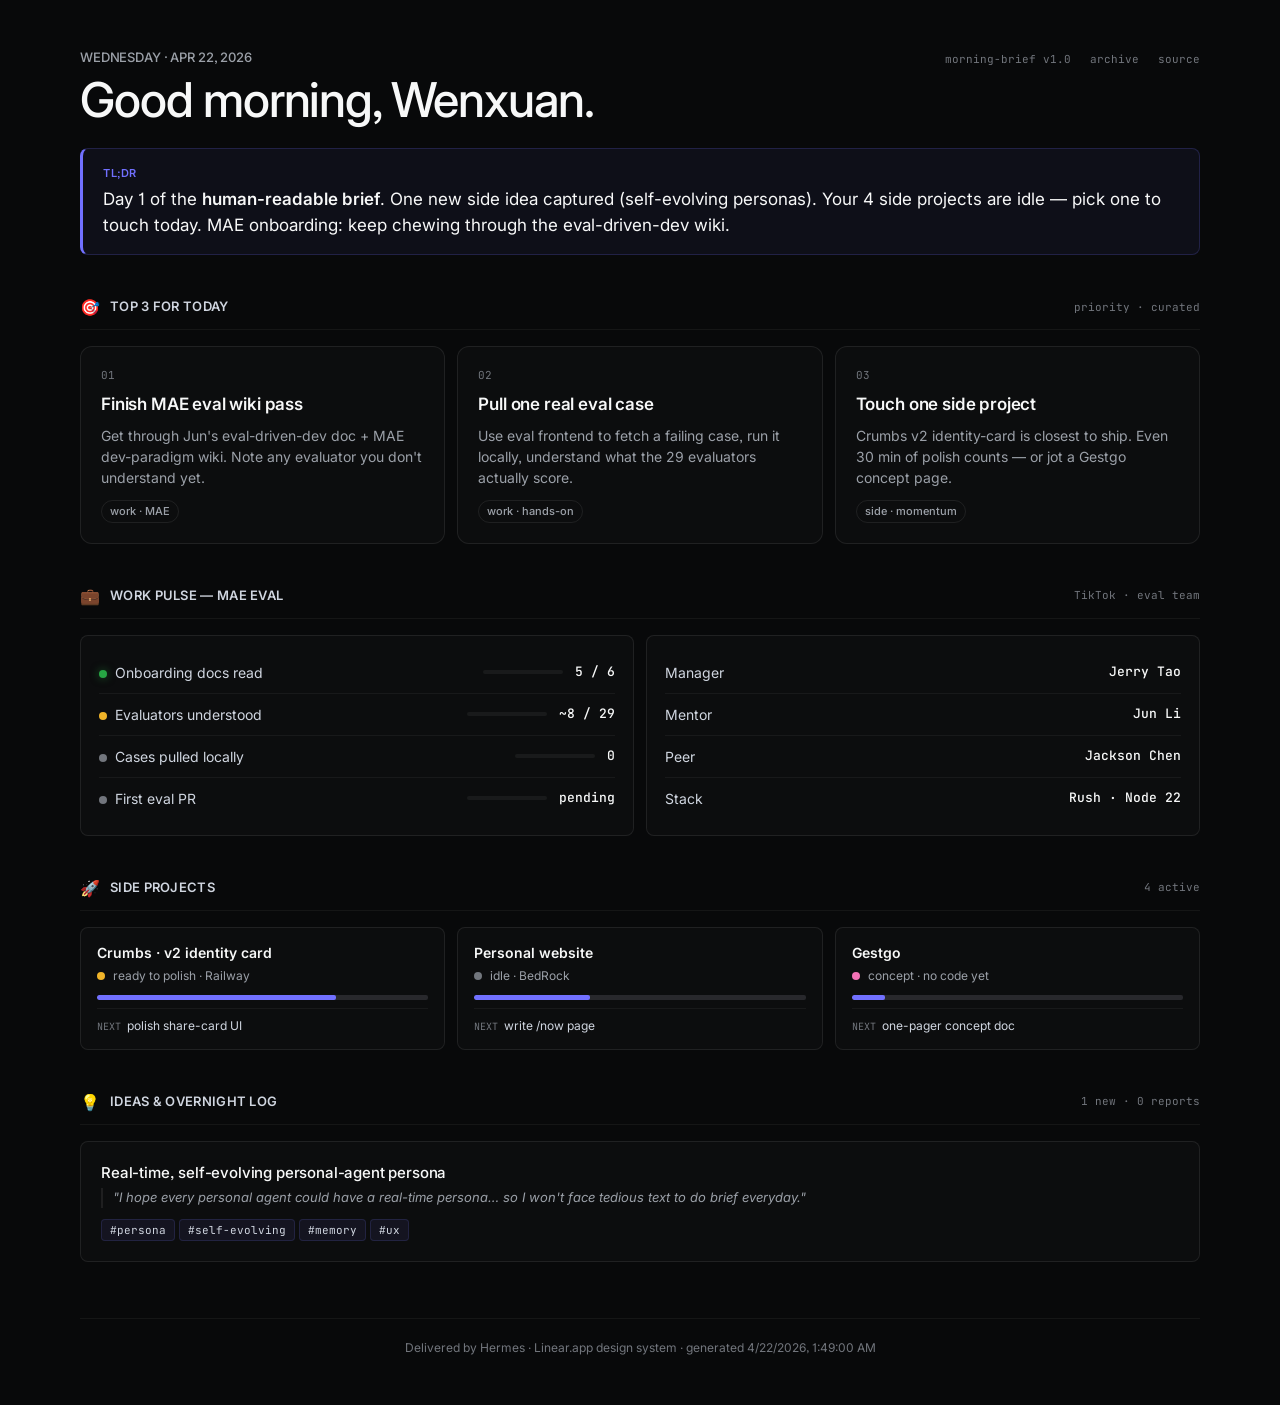
==== index.html @ a748dc1f "init: data-driven morning brief dashboard v1" ====
<!DOCTYPE html>
<html lang="en">
<head>
<meta charset="UTF-8">
<meta name="viewport" content="width=device-width, initial-scale=1.0">
<title>Morning Brief</title>
<meta name="theme-color" content="#08090a">
<link rel="icon" href="data:image/svg+xml,%3Csvg xmlns='http://www.w3.org/2000/svg' viewBox='0 0 100 100'%3E%3Ctext y='.9em' font-size='90'%3E🌅%3C/text%3E%3C/svg%3E">
<link href="https://fonts.googleapis.com/css2?family=Inter:wght@300;400;500;600&family=JetBrains+Mono:wght@400;500&display=swap" rel="stylesheet">
<link rel="stylesheet" href="./assets/style.css">
</head>
<body>
<div class="container">
  <div id="root"><div class="loading">loading latest brief…</div></div>
</div>
<script src="./assets/render.js"></script>
</body>
</html>
---- assets/style.css ----
:root {
  --bg: #08090a;
  --panel: #0f1011;
  --surface: #191a1b;
  --surface-hi: #28282c;
  --text: #f7f8f8;
  --text-2: #d0d6e0;
  --text-3: #9ba0a8;
  --text-4: #72767d;
  --accent: #7170ff;
  --accent-bg: #5e6ad2;
  --border: rgba(255,255,255,0.08);
  --border-subtle: rgba(255,255,255,0.05);
  --green: #27a644;
  --amber: #f0b429;
  --rose: #f472b6;
  --emerald: #10b981;
}
* { box-sizing: border-box; margin: 0; padding: 0; }
html, body { background: var(--bg); color: var(--text); }
body {
  font-family: 'Inter', system-ui, -apple-system, 'Segoe UI', Roboto, sans-serif;
  font-feature-settings: "cv01", "ss03";
  font-weight: 400;
  line-height: 1.5;
  padding: 48px 32px;
  min-height: 100vh;
}
.container { max-width: 1120px; margin: 0 auto; }
.mono, code { font-family: 'JetBrains Mono', ui-monospace, SFMono-Regular, Menlo, Monaco, Consolas, monospace; }

/* Header */
.header { display: flex; justify-content: space-between; align-items: flex-end; margin-bottom: 8px; flex-wrap: wrap; gap: 12px; }
.date-line { font-size: 13px; font-weight: 510; color: var(--text-3); letter-spacing: -0.13px; text-transform: uppercase; }
.stamp { font-size: 11px; color: var(--text-4); font-family: 'JetBrains Mono', monospace; }
.stamp a { color: var(--text-4); text-decoration: none; margin-left: 12px; }
.stamp a:hover { color: var(--accent); }
h1 {
  font-size: 48px; font-weight: 510; line-height: 1.0;
  letter-spacing: -1.056px; color: var(--text);
  margin: 8px 0 24px 0;
}

/* TL;DR */
.tldr {
  background: rgba(113,112,255,0.06);
  border: 1px solid rgba(113,112,255,0.2);
  border-left: 3px solid var(--accent);
  padding: 16px 20px;
  border-radius: 8px;
  margin-bottom: 40px;
}
.tldr-label { font-size: 11px; font-weight: 590; color: var(--accent); letter-spacing: 0.5px; text-transform: uppercase; margin-bottom: 6px; }
.tldr-text { font-size: 17px; font-weight: 400; line-height: 1.5; color: var(--text); }
.tldr-text strong { font-weight: 590; }

/* Sections */
.section { margin-bottom: 40px; }
.section-head {
  display: flex; align-items: center; gap: 10px;
  margin-bottom: 16px;
  padding-bottom: 10px;
  border-bottom: 1px solid var(--border-subtle);
}
.section-icon { font-size: 16px; }
.section-title {
  font-size: 13px; font-weight: 590;
  color: var(--text-2);
  letter-spacing: 0.3px;
  text-transform: uppercase;
}
.section-meta { margin-left: auto; font-size: 11px; color: var(--text-4); font-family: 'JetBrains Mono', monospace; }

/* Focus cards (top 3) */
.focus-grid { display: grid; grid-template-columns: repeat(3, 1fr); gap: 12px; }
.focus-card {
  background: rgba(255,255,255,0.02);
  border: 1px solid var(--border);
  border-radius: 12px;
  padding: 20px;
  transition: background 0.2s;
}
.focus-card:hover { background: rgba(255,255,255,0.04); }
.focus-num { font-family: 'JetBrains Mono', monospace; font-size: 11px; color: var(--text-4); margin-bottom: 8px; }
.focus-title { font-size: 17px; font-weight: 590; letter-spacing: -0.165px; color: var(--text); margin-bottom: 8px; }
.focus-desc { font-size: 14px; color: var(--text-3); line-height: 1.5; }
.focus-tag {
  display: inline-block; margin-top: 12px;
  font-size: 11px; font-weight: 510;
  padding: 2px 8px;
  border-radius: 9999px;
  border: 1px solid var(--border);
  color: var(--text-3);
}

/* Pulse */
.pulse-grid { display: grid; grid-template-columns: 1fr 1fr; gap: 12px; }
.pulse-card {
  background: rgba(255,255,255,0.02);
  border: 1px solid var(--border);
  border-radius: 8px;
  padding: 16px 18px;
}
.pulse-row {
  display: grid; grid-template-columns: 1fr 80px auto; align-items: center; gap: 12px;
  padding: 10px 0;
  border-bottom: 1px solid var(--border-subtle);
  font-size: 14px;
}
.pulse-row.simple { grid-template-columns: 1fr auto; }
.pulse-row:last-child { border-bottom: none; }
.pulse-label { color: var(--text-2); }
.pulse-value { color: var(--text); font-weight: 510; font-family: 'JetBrains Mono', monospace; font-size: 13px; text-align: right; }
.mini-bar { height: 4px; width: 80px; background: var(--surface); border-radius: 2px; overflow: hidden; }
.mini-bar-fill { height: 100%; border-radius: 2px; }
.mini-bar-fill.green { background: var(--green); }
.mini-bar-fill.amber { background: var(--amber); }
.mini-bar-fill.gray { background: var(--text-4); }
.mini-bar-fill.accent { background: var(--accent); }

.dot { display: inline-block; width: 8px; height: 8px; border-radius: 50%; margin-right: 8px; vertical-align: middle; }
.dot.green { background: var(--green); box-shadow: 0 0 8px rgba(39,166,68,0.5); }
.dot.amber { background: var(--amber); }
.dot.gray { background: var(--text-4); }
.dot.rose { background: var(--rose); }
.dot.accent { background: var(--accent); }

/* Projects */
.proj-grid { display: grid; grid-template-columns: repeat(3, 1fr); gap: 12px; }
.proj-tile {
  background: rgba(255,255,255,0.02);
  border: 1px solid var(--border);
  border-radius: 8px;
  padding: 14px 16px;
}
.proj-name { font-size: 14px; font-weight: 590; color: var(--text); margin-bottom: 4px; }
.proj-status { font-size: 12px; color: var(--text-3); margin-bottom: 10px; }
.proj-bar { height: 5px; background: var(--surface-hi); border-radius: 2px; overflow: hidden; }
.proj-bar-fill { height: 100%; background: var(--accent); border-radius: 2px; }
.proj-next { font-size: 12px; color: var(--text-2); margin-top: 8px; padding-top: 8px; border-top: 1px solid var(--border-subtle); }
.proj-next-label { color: var(--text-4); font-family: 'JetBrains Mono', monospace; font-size: 10px; text-transform: uppercase; margin-right: 6px; }

/* Ideas */
.ideas-card {
  background: rgba(255,255,255,0.02);
  border: 1px solid var(--border);
  border-radius: 8px;
  padding: 4px 20px;
}
.idea-item { padding: 16px 0; border-bottom: 1px solid var(--border-subtle); }
.idea-item:last-child { border-bottom: none; }
.idea-title { font-size: 15px; font-weight: 510; color: var(--text); letter-spacing: -0.165px; }
.idea-quote { font-size: 13px; color: var(--text-3); margin-top: 4px; font-style: italic; border-left: 2px solid var(--border); padding-left: 10px; }
.idea-tags { margin-top: 8px; }
.tag {
  display: inline-block; font-size: 11px; color: var(--text-2);
  background: rgba(113,112,255,0.08); padding: 2px 8px;
  border-radius: 4px; margin-right: 4px;
  border: 1px solid rgba(113,112,255,0.15);
  font-family: 'JetBrains Mono', monospace;
}

/* Markdown-style block (fallback) */
.md-block { font-size: 14px; color: var(--text-2); line-height: 1.6; }
.md-block ul { margin-left: 20px; margin-top: 6px; }
.md-block li { margin: 4px 0; }
.md-block strong { color: var(--text); font-weight: 590; }
.md-block a { color: var(--accent); text-decoration: none; }

/* Footer & loading */
.footer { margin-top: 56px; padding-top: 20px; border-top: 1px solid var(--border-subtle); font-size: 12px; color: var(--text-4); text-align: center; }
.footer a { color: var(--accent); text-decoration: none; margin: 0 6px; }
.loading, .error { text-align: center; padding: 120px 20px; color: var(--text-3); font-family: 'JetBrains Mono', monospace; }
.error { color: var(--rose); }

/* Archive page */
.archive-list { display: flex; flex-direction: column; gap: 8px; }
.archive-item {
  display: grid; grid-template-columns: 140px 1fr auto; gap: 16px; align-items: center;
  background: rgba(255,255,255,0.02);
  border: 1px solid var(--border);
  border-radius: 8px;
  padding: 14px 18px;
  text-decoration: none; color: var(--text-2);
  transition: background 0.15s, border-color 0.15s;
}
.archive-item:hover { background: rgba(113,112,255,0.06); border-color: rgba(113,112,255,0.3); }
.archive-date { font-family: 'JetBrains Mono', monospace; font-size: 12px; color: var(--text-3); }
.archive-tldr { font-size: 14px; color: var(--text); }
.archive-arrow { color: var(--text-4); font-size: 14px; }

@media (max-width: 720px) {
  body { padding: 24px 16px; }
  h1 { font-size: 32px; letter-spacing: -0.704px; }
  .focus-grid, .pulse-grid, .proj-grid { grid-template-columns: 1fr; }
  .archive-item { grid-template-columns: 1fr; gap: 4px; }
}
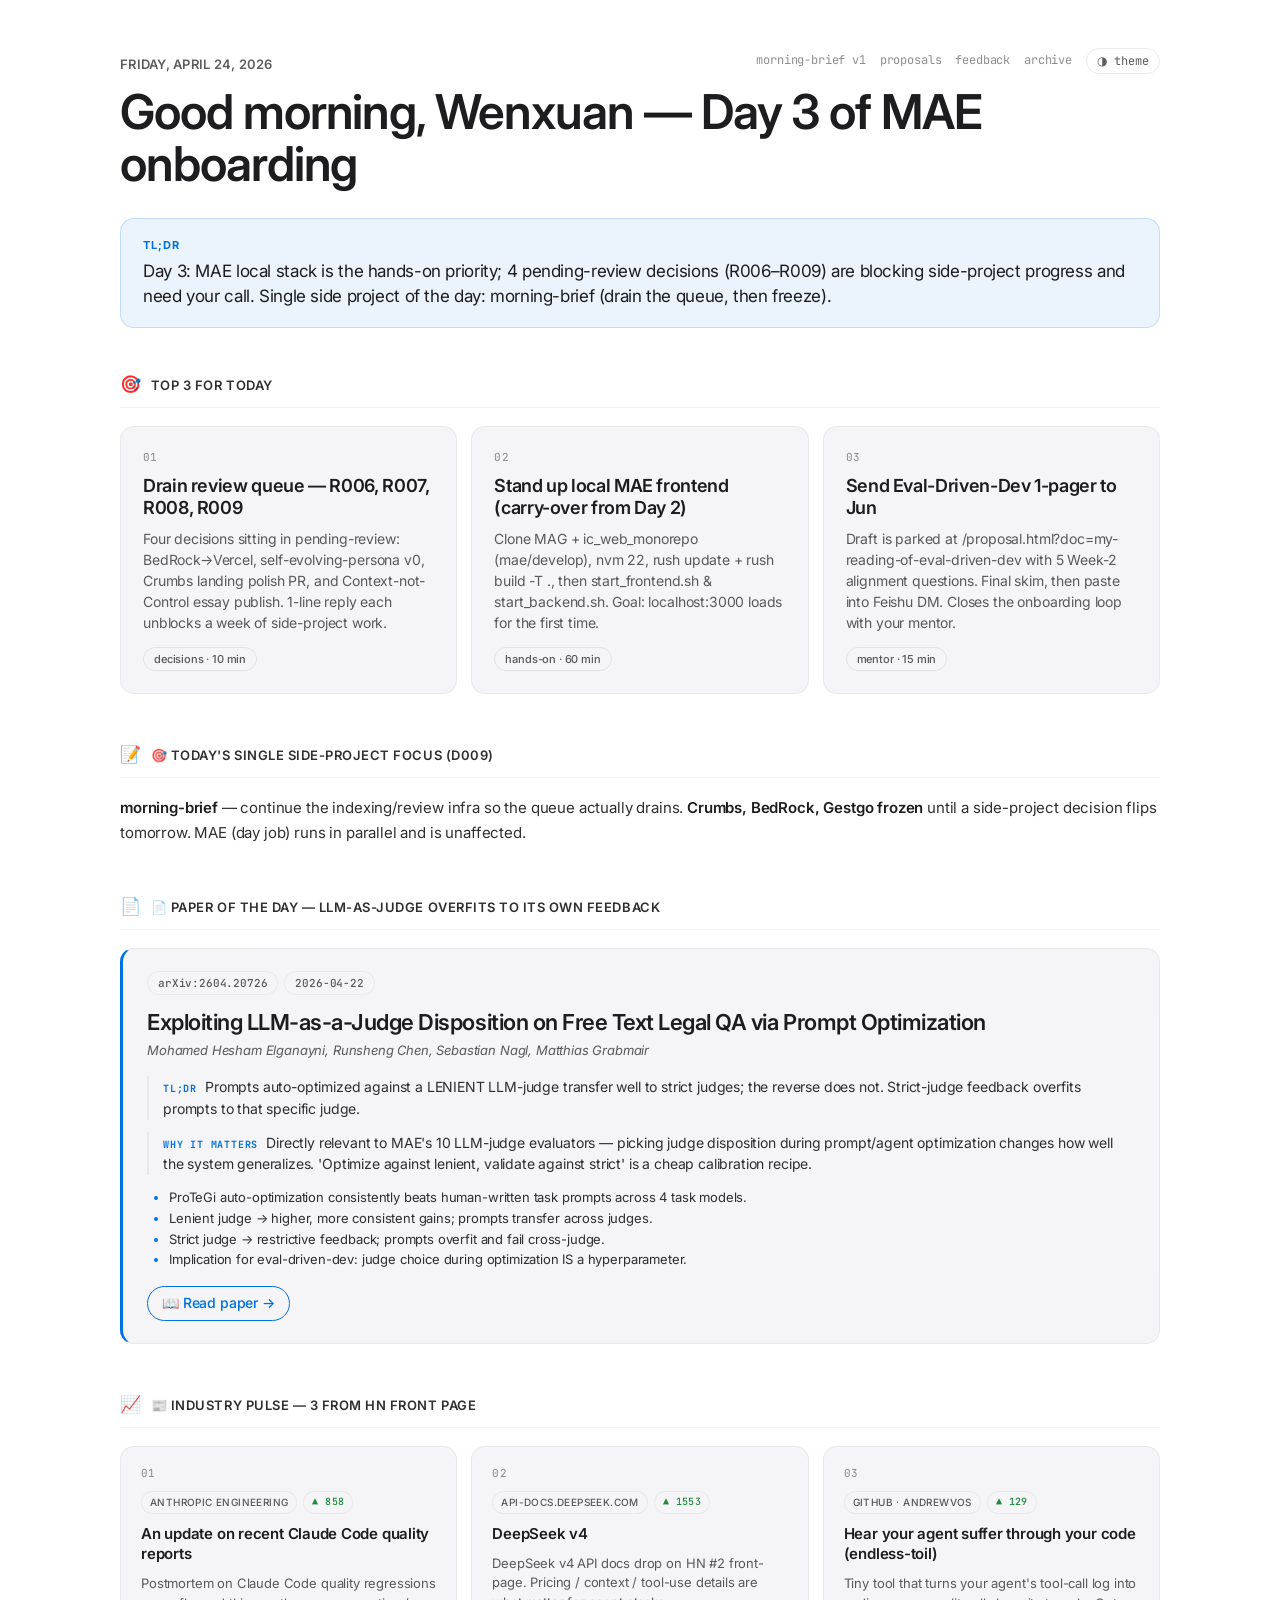
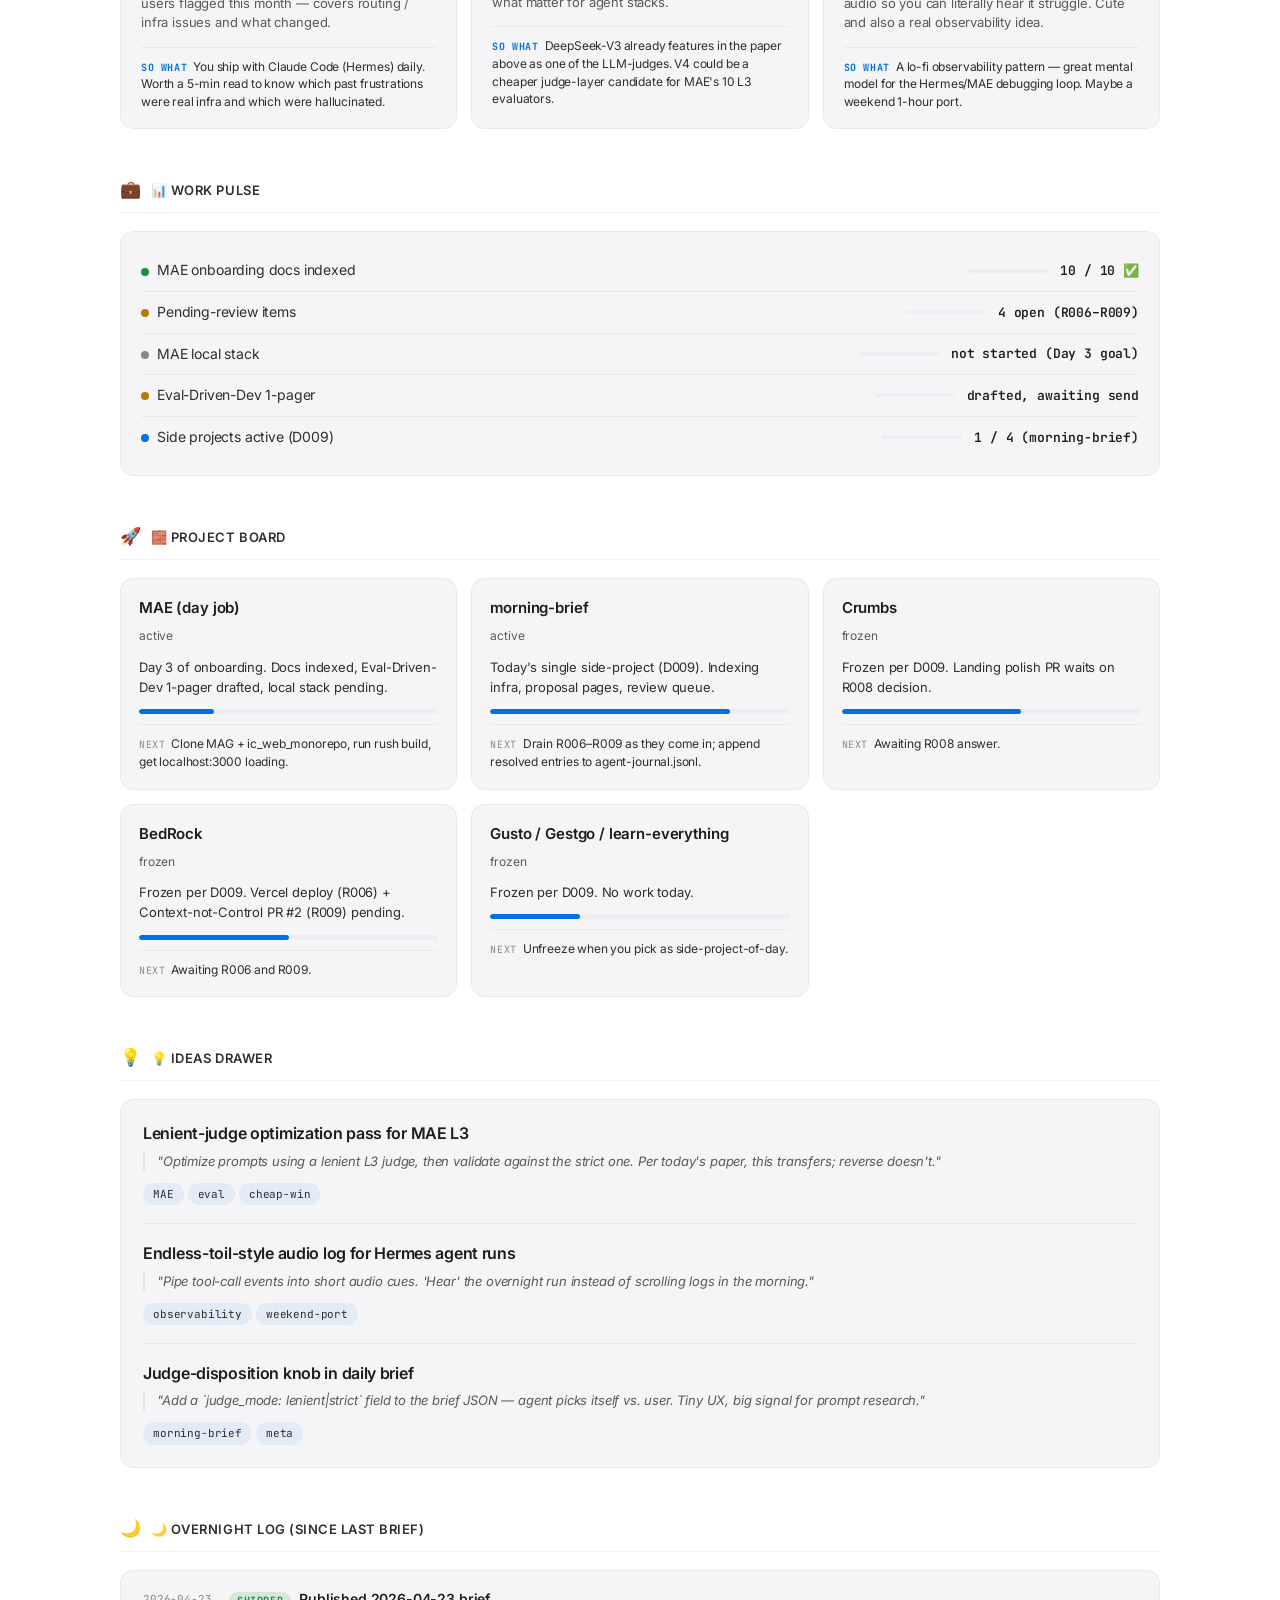
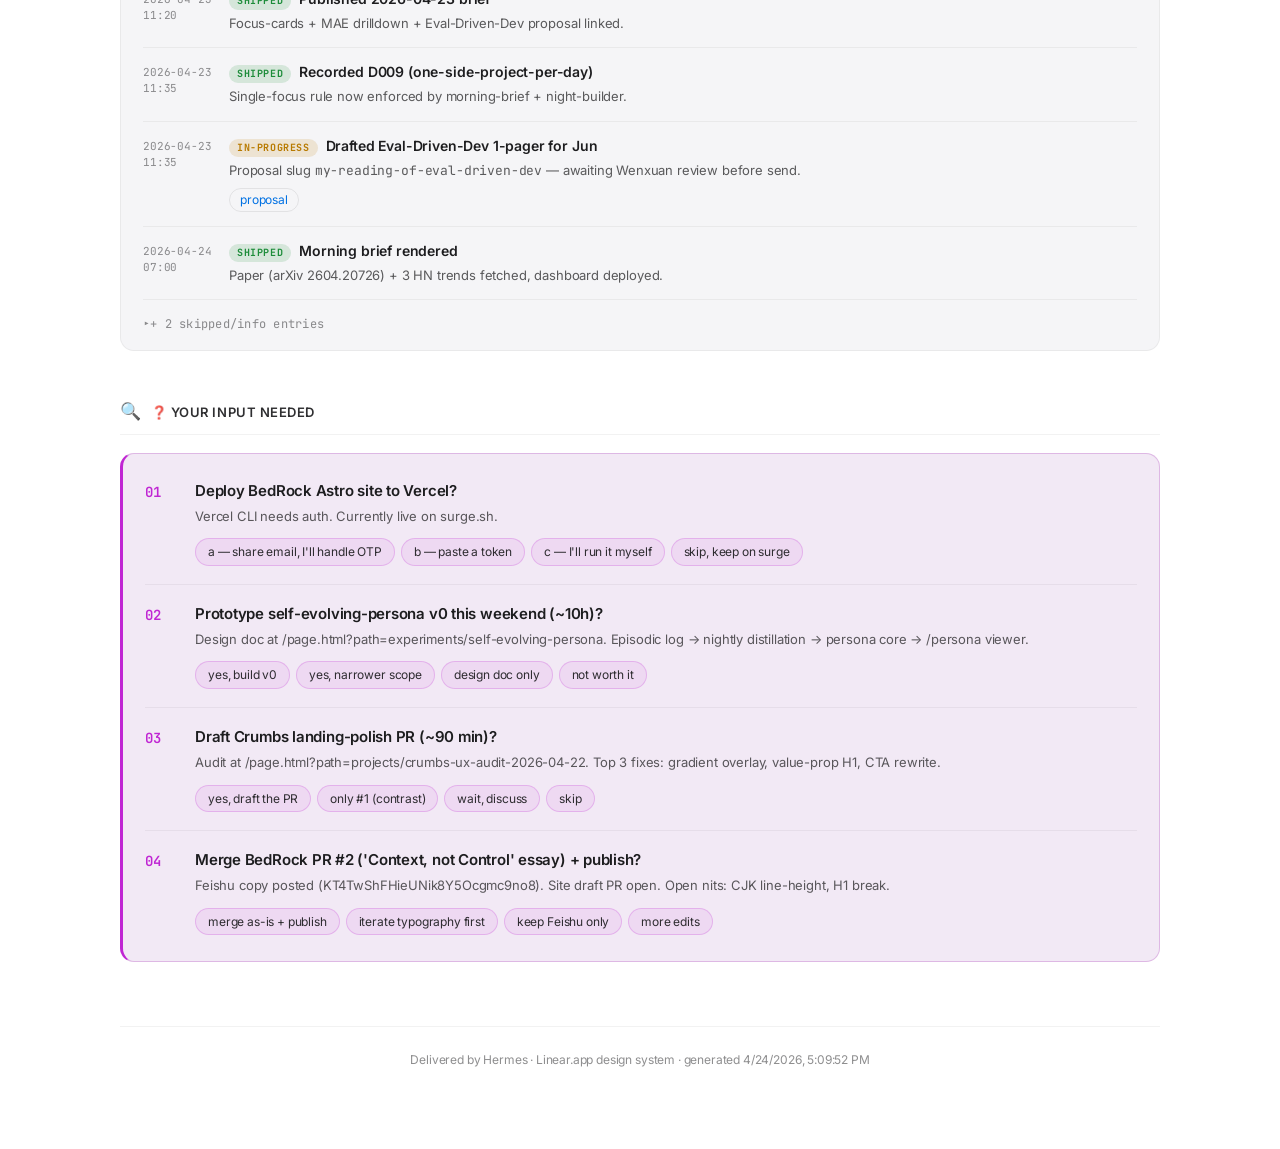
==== commit c56dde1b: "render: fix pulse-grid empty + project-tiles missing name/desc + log link key (l.url||l.href); add O" ====
--- a/index.html
+++ b/index.html
@@ -3,8 +3,13 @@
 <head>
 <meta charset="UTF-8">
 <meta name="viewport" content="width=device-width, initial-scale=1.0">
+<meta name="description" content="Wenxuan's daily morning brief — Top 3 focus, paper of the day, industry pulse, project board, and pending decisions. Self-updating dashboard.">
+<meta property="og:title" content="Morning Brief — Wenxuan">
+<meta property="og:description" content="Daily Top-3 focus, paper of the day, HN pulse, project board, pending review queue.">
+<meta property="og:type" content="website">
+<meta property="og:url" content="https://taylorblue123.github.io/morning-brief/">
+<meta name="theme-color" content="#0d0e10">
 <title>Morning Brief</title>
-<meta name="theme-color" content="#08090a">
 <link rel="icon" href="data:image/svg+xml,%3Csvg xmlns='http://www.w3.org/2000/svg' viewBox='0 0 100 100'%3E%3Ctext y='.9em' font-size='90'%3E🌅%3C/text%3E%3C/svg%3E">
 <link href="https://fonts.googleapis.com/css2?family=Inter:wght@300;400;500;600&family=JetBrains+Mono:wght@400;500&display=swap" rel="stylesheet">
 <link rel="stylesheet" href="./assets/style.css">
--- a/assets/style.css
+++ b/assets/style.css
@@ -1,105 +1,183 @@
+/* ============================================================
+   Morning Brief v3 — Apple-inspired design system
+   Light-first; dark variants via [data-theme="dark"] / prefers-color-scheme
+   ============================================================ */
+
 :root {
-  --bg: #08090a;
-  --panel: #0f1011;
-  --surface: #191a1b;
-  --surface-hi: #28282c;
-  --text: #f7f8f8;
-  --text-2: #d0d6e0;
-  --text-3: #9ba0a8;
-  --text-4: #72767d;
-  --accent: #7170ff;
-  --accent-bg: #5e6ad2;
-  --border: rgba(255,255,255,0.08);
-  --border-subtle: rgba(255,255,255,0.05);
-  --green: #27a644;
-  --amber: #f0b429;
-  --rose: #f472b6;
+  /* Light (default) */
+  --bg: #ffffff;
+  --bg-alt: #f5f5f7;
+  --panel: #ffffff;
+  --surface: #f5f5f7;
+  --surface-hi: #ededf2;
+  --text: #1d1d1f;
+  --text-2: rgba(29,29,31,0.92);
+  --text-3: rgba(29,29,31,0.72);
+  --text-4: rgba(29,29,31,0.50);
+  --accent: #0071e3;        /* Apple blue */
+  --accent-hover: #0077ed;
+  --accent-soft: rgba(0,113,227,0.08);
+  --border: rgba(0,0,0,0.08);
+  --border-subtle: rgba(0,0,0,0.05);
+  --green: #1d8c3a;
+  --amber: #b87a00;
+  --rose: #c026d3;
   --emerald: #10b981;
-}
+  --shadow-card: 0 1px 2px rgba(0,0,0,0.04), 0 8px 24px rgba(0,0,0,0.06);
+  --shadow-hero: 0 4px 40px rgba(0,0,0,0.08);
+  --radius-pill: 980px;
+  --radius-card: 14px;
+  --radius-small: 8px;
+
+  --font-body: -apple-system, BlinkMacSystemFont, 'SF Pro Text', 'Inter', system-ui, 'Segoe UI', Roboto, sans-serif;
+  --font-display: -apple-system, BlinkMacSystemFont, 'SF Pro Display', 'Inter', system-ui, sans-serif;
+  --font-mono: ui-monospace, 'SF Mono', 'JetBrains Mono', Menlo, Monaco, Consolas, monospace;
+}
+
+[data-theme="dark"] {
+  --bg: #000000;
+  --bg-alt: #101012;
+  --panel: #0f0f11;
+  --surface: #17171a;
+  --surface-hi: #24242a;
+  --text: #f5f5f7;
+  --text-2: rgba(245,245,247,0.86);
+  --text-3: rgba(245,245,247,0.60);
+  --text-4: rgba(245,245,247,0.40);
+  --accent: #2997ff;
+  --accent-hover: #5cb0ff;
+  --accent-soft: rgba(41,151,255,0.12);
+  --border: rgba(255,255,255,0.10);
+  --border-subtle: rgba(255,255,255,0.06);
+  --green: #30d158;
+  --amber: #ffd60a;
+  --rose: #ff375f;
+  --emerald: #30d158;
+  --shadow-card: 0 1px 2px rgba(0,0,0,0.30), 0 8px 32px rgba(0,0,0,0.40);
+  --shadow-hero: 0 4px 60px rgba(0,0,0,0.60);
+}
+
+@media (prefers-color-scheme: dark) {
+  :root:not([data-theme="light"]) {
+    --bg: #000000;
+    --bg-alt: #101012;
+    --panel: #0f0f11;
+    --surface: #17171a;
+    --surface-hi: #24242a;
+    --text: #f5f5f7;
+    --text-2: rgba(245,245,247,0.86);
+    --text-3: rgba(245,245,247,0.60);
+    --text-4: rgba(245,245,247,0.40);
+    --accent: #2997ff;
+    --accent-hover: #5cb0ff;
+    --accent-soft: rgba(41,151,255,0.12);
+    --border: rgba(255,255,255,0.10);
+    --border-subtle: rgba(255,255,255,0.06);
+    --green: #30d158;
+    --amber: #ffd60a;
+    --rose: #ff375f;
+    --emerald: #30d158;
+    --shadow-card: 0 1px 2px rgba(0,0,0,0.30), 0 8px 32px rgba(0,0,0,0.40);
+    --shadow-hero: 0 4px 60px rgba(0,0,0,0.60);
+  }
+}
+
 * { box-sizing: border-box; margin: 0; padding: 0; }
 html, body { background: var(--bg); color: var(--text); }
 body {
-  font-family: 'Inter', system-ui, -apple-system, 'Segoe UI', Roboto, sans-serif;
-  font-feature-settings: "cv01", "ss03";
+  font-family: var(--font-body);
   font-weight: 400;
-  line-height: 1.5;
-  padding: 48px 32px;
+  line-height: 1.47;
+  letter-spacing: -0.01em;
+  padding: 48px 32px 80px;
   min-height: 100vh;
-}
-.container { max-width: 1120px; margin: 0 auto; }
-.mono, code { font-family: 'JetBrains Mono', ui-monospace, SFMono-Regular, Menlo, Monaco, Consolas, monospace; }
-
-/* Header */
-.header { display: flex; justify-content: space-between; align-items: flex-end; margin-bottom: 8px; flex-wrap: wrap; gap: 12px; }
-.date-line { font-size: 13px; font-weight: 510; color: var(--text-3); letter-spacing: -0.13px; text-transform: uppercase; }
-.stamp { font-size: 11px; color: var(--text-4); font-family: 'JetBrains Mono', monospace; }
-.stamp a { color: var(--text-4); text-decoration: none; margin-left: 12px; }
+  -webkit-font-smoothing: antialiased;
+  -moz-osx-font-smoothing: grayscale;
+  transition: background 0.3s ease, color 0.3s ease;
+}
+.container { max-width: 1040px; margin: 0 auto; }
+.mono, code { font-family: var(--font-mono); }
+
+/* ---------- Header ---------- */
+.header { display: flex; justify-content: space-between; align-items: flex-end; margin-bottom: 12px; flex-wrap: wrap; gap: 12px; }
+.date-line { font-size: 13px; font-weight: 590; color: var(--text-3); letter-spacing: 0.02em; text-transform: uppercase; }
+.stamp { font-size: 12px; color: var(--text-4); font-family: var(--font-mono); display: flex; align-items: center; gap: 14px; }
+.stamp a { color: var(--text-4); text-decoration: none; transition: color 0.15s; }
 .stamp a:hover { color: var(--accent); }
+.theme-toggle {
+  background: none; border: 1px solid var(--border);
+  color: var(--text-3); font-family: var(--font-mono); font-size: 12px;
+  padding: 4px 10px; border-radius: var(--radius-pill);
+  cursor: pointer; transition: all 0.15s;
+}
+.theme-toggle:hover { color: var(--accent); border-color: var(--accent); }
+
 h1 {
-  font-size: 48px; font-weight: 510; line-height: 1.0;
-  letter-spacing: -1.056px; color: var(--text);
-  margin: 8px 0 24px 0;
-}
-
-/* TL;DR */
+  font-family: var(--font-display);
+  font-size: 48px; font-weight: 600; line-height: 1.08;
+  letter-spacing: -0.022em; color: var(--text);
+  margin: 8px 0 28px 0;
+}
+
+/* ---------- TL;DR ---------- */
 .tldr {
-  background: rgba(113,112,255,0.06);
-  border: 1px solid rgba(113,112,255,0.2);
-  border-left: 3px solid var(--accent);
-  padding: 16px 20px;
-  border-radius: 8px;
-  margin-bottom: 40px;
-}
-.tldr-label { font-size: 11px; font-weight: 590; color: var(--accent); letter-spacing: 0.5px; text-transform: uppercase; margin-bottom: 6px; }
-.tldr-text { font-size: 17px; font-weight: 400; line-height: 1.5; color: var(--text); }
-.tldr-text strong { font-weight: 590; }
-
-/* Sections */
-.section { margin-bottom: 40px; }
+  background: var(--accent-soft);
+  border: 1px solid color-mix(in srgb, var(--accent) 18%, transparent);
+  padding: 18px 22px;
+  border-radius: var(--radius-card);
+  margin-bottom: 44px;
+}
+.tldr-label { font-size: 11px; font-weight: 700; color: var(--accent); letter-spacing: 0.08em; text-transform: uppercase; margin-bottom: 6px; }
+.tldr-text { font-size: 17px; font-weight: 400; line-height: 1.47; color: var(--text); letter-spacing: -0.022em; }
+.tldr-text strong { font-weight: 600; }
+
+/* ---------- Sections ---------- */
+.section { margin-bottom: 48px; }
 .section-head {
-  display: flex; align-items: center; gap: 10px;
-  margin-bottom: 16px;
+  display: flex; align-items: baseline; gap: 10px;
+  margin-bottom: 18px;
   padding-bottom: 10px;
   border-bottom: 1px solid var(--border-subtle);
 }
-.section-icon { font-size: 16px; }
+.section-icon { font-size: 17px; }
 .section-title {
-  font-size: 13px; font-weight: 590;
+  font-family: var(--font-display);
+  font-size: 13px; font-weight: 600;
   color: var(--text-2);
-  letter-spacing: 0.3px;
+  letter-spacing: 0.04em;
   text-transform: uppercase;
 }
-.section-meta { margin-left: auto; font-size: 11px; color: var(--text-4); font-family: 'JetBrains Mono', monospace; }
-
-/* Focus cards (top 3) */
-.focus-grid { display: grid; grid-template-columns: repeat(3, 1fr); gap: 12px; }
+.section-meta { margin-left: auto; font-size: 11px; color: var(--text-4); font-family: var(--font-mono); }
+
+/* ---------- Focus cards (top 3) ---------- */
+.focus-grid { display: grid; grid-template-columns: repeat(3, 1fr); gap: 14px; }
 .focus-card {
-  background: rgba(255,255,255,0.02);
-  border: 1px solid var(--border);
-  border-radius: 12px;
-  padding: 20px;
-  transition: background 0.2s;
-}
-.focus-card:hover { background: rgba(255,255,255,0.04); }
-.focus-num { font-family: 'JetBrains Mono', monospace; font-size: 11px; color: var(--text-4); margin-bottom: 8px; }
-.focus-title { font-size: 17px; font-weight: 590; letter-spacing: -0.165px; color: var(--text); margin-bottom: 8px; }
+  background: var(--bg-alt);
+  border: 1px solid var(--border-subtle);
+  border-radius: var(--radius-card);
+  padding: 22px;
+  transition: transform 0.15s ease, box-shadow 0.15s ease;
+}
+.focus-card:hover { transform: translateY(-1px); box-shadow: var(--shadow-card); }
+.focus-num { font-family: var(--font-mono); font-size: 11px; color: var(--text-4); margin-bottom: 10px; letter-spacing: 0.04em; }
+.focus-title { font-family: var(--font-display); font-size: 18px; font-weight: 600; letter-spacing: -0.02em; color: var(--text); margin-bottom: 8px; line-height: 1.25; }
 .focus-desc { font-size: 14px; color: var(--text-3); line-height: 1.5; }
 .focus-tag {
-  display: inline-block; margin-top: 12px;
+  display: inline-block; margin-top: 14px;
   font-size: 11px; font-weight: 510;
-  padding: 2px 8px;
-  border-radius: 9999px;
+  padding: 3px 10px;
+  border-radius: var(--radius-pill);
   border: 1px solid var(--border);
   color: var(--text-3);
 }
 
-/* Pulse */
-.pulse-grid { display: grid; grid-template-columns: 1fr 1fr; gap: 12px; }
+/* ---------- Pulse ---------- */
+.pulse-grid { display: grid; grid-template-columns: 1fr 1fr; gap: 14px; }
 .pulse-card {
-  background: rgba(255,255,255,0.02);
-  border: 1px solid var(--border);
-  border-radius: 8px;
-  padding: 16px 18px;
+  background: var(--bg-alt);
+  border: 1px solid var(--border-subtle);
+  border-radius: var(--radius-card);
+  padding: 18px 20px;
 }
 .pulse-row {
   display: grid; grid-template-columns: 1fr 80px auto; align-items: center; gap: 12px;
@@ -110,8 +188,8 @@
 .pulse-row.simple { grid-template-columns: 1fr auto; }
 .pulse-row:last-child { border-bottom: none; }
 .pulse-label { color: var(--text-2); }
-.pulse-value { color: var(--text); font-weight: 510; font-family: 'JetBrains Mono', monospace; font-size: 13px; text-align: right; }
-.mini-bar { height: 4px; width: 80px; background: var(--surface); border-radius: 2px; overflow: hidden; }
+.pulse-value { color: var(--text); font-weight: 590; font-family: var(--font-mono); font-size: 13px; text-align: right; }
+.mini-bar { height: 4px; width: 80px; background: var(--surface-hi); border-radius: 2px; overflow: hidden; }
 .mini-bar-fill { height: 100%; border-radius: 2px; }
 .mini-bar-fill.green { background: var(--green); }
 .mini-bar-fill.amber { background: var(--amber); }
@@ -119,79 +197,618 @@
 .mini-bar-fill.accent { background: var(--accent); }
 
 .dot { display: inline-block; width: 8px; height: 8px; border-radius: 50%; margin-right: 8px; vertical-align: middle; }
-.dot.green { background: var(--green); box-shadow: 0 0 8px rgba(39,166,68,0.5); }
+.dot.green { background: var(--green); }
 .dot.amber { background: var(--amber); }
 .dot.gray { background: var(--text-4); }
 .dot.rose { background: var(--rose); }
 .dot.accent { background: var(--accent); }
 
-/* Projects */
-.proj-grid { display: grid; grid-template-columns: repeat(3, 1fr); gap: 12px; }
+/* ---------- Projects ---------- */
+.proj-grid { display: grid; grid-template-columns: repeat(3, 1fr); gap: 14px; }
 .proj-tile {
-  background: rgba(255,255,255,0.02);
-  border: 1px solid var(--border);
-  border-radius: 8px;
-  padding: 14px 16px;
-}
-.proj-name { font-size: 14px; font-weight: 590; color: var(--text); margin-bottom: 4px; }
-.proj-status { font-size: 12px; color: var(--text-3); margin-bottom: 10px; }
-.proj-bar { height: 5px; background: var(--surface-hi); border-radius: 2px; overflow: hidden; }
-.proj-bar-fill { height: 100%; background: var(--accent); border-radius: 2px; }
-.proj-next { font-size: 12px; color: var(--text-2); margin-top: 8px; padding-top: 8px; border-top: 1px solid var(--border-subtle); }
-.proj-next-label { color: var(--text-4); font-family: 'JetBrains Mono', monospace; font-size: 10px; text-transform: uppercase; margin-right: 6px; }
-
-/* Ideas */
+  background: var(--bg-alt);
+  border: 1px solid var(--border-subtle);
+  border-radius: var(--radius-card);
+  padding: 18px;
+  transition: transform 0.15s ease, box-shadow 0.15s ease;
+  text-decoration: none;
+  color: inherit;
+  display: block;
+}
+.proj-tile:hover { transform: translateY(-1px); box-shadow: var(--shadow-card); }
+.proj-name { font-family: var(--font-display); font-size: 15px; font-weight: 600; color: var(--text); margin-bottom: 4px; letter-spacing: -0.01em; }
+.proj-status { font-size: 12px; color: var(--text-3); margin-bottom: 12px; }
+.proj-desc { font-size: 13px; color: var(--text-2); line-height: 1.55; margin-bottom: 12px; }
+.proj-bar { height: 5px; background: var(--surface-hi); border-radius: 3px; overflow: hidden; }
+.proj-bar-fill { height: 100%; background: var(--accent); border-radius: 3px; transition: width 0.3s ease; }
+.proj-next { font-size: 12px; color: var(--text-2); margin-top: 10px; padding-top: 10px; border-top: 1px solid var(--border-subtle); }
+.proj-next-label { color: var(--text-4); font-family: var(--font-mono); font-size: 10px; text-transform: uppercase; margin-right: 6px; letter-spacing: 0.06em; }
+
+/* ---------- Ideas ---------- */
 .ideas-card {
-  background: rgba(255,255,255,0.02);
-  border: 1px solid var(--border);
-  border-radius: 8px;
-  padding: 4px 20px;
-}
-.idea-item { padding: 16px 0; border-bottom: 1px solid var(--border-subtle); }
+  background: var(--bg-alt);
+  border: 1px solid var(--border-subtle);
+  border-radius: var(--radius-card);
+  padding: 4px 22px;
+}
+.idea-item { padding: 18px 0; border-bottom: 1px solid var(--border-subtle); }
 .idea-item:last-child { border-bottom: none; }
-.idea-title { font-size: 15px; font-weight: 510; color: var(--text); letter-spacing: -0.165px; }
-.idea-quote { font-size: 13px; color: var(--text-3); margin-top: 4px; font-style: italic; border-left: 2px solid var(--border); padding-left: 10px; }
-.idea-tags { margin-top: 8px; }
+.idea-title { font-family: var(--font-display); font-size: 16px; font-weight: 600; color: var(--text); letter-spacing: -0.018em; }
+.idea-quote { font-size: 13px; color: var(--text-3); margin-top: 6px; font-style: italic; border-left: 2px solid var(--border); padding-left: 12px; }
+.idea-tags { margin-top: 10px; }
 .tag {
   display: inline-block; font-size: 11px; color: var(--text-2);
-  background: rgba(113,112,255,0.08); padding: 2px 8px;
-  border-radius: 4px; margin-right: 4px;
-  border: 1px solid rgba(113,112,255,0.15);
-  font-family: 'JetBrains Mono', monospace;
-}
-
-/* Markdown-style block (fallback) */
-.md-block { font-size: 14px; color: var(--text-2); line-height: 1.6; }
-.md-block ul { margin-left: 20px; margin-top: 6px; }
-.md-block li { margin: 4px 0; }
-.md-block strong { color: var(--text); font-weight: 590; }
+  background: var(--accent-soft);
+  padding: 3px 10px;
+  border-radius: var(--radius-pill);
+  margin-right: 4px;
+  font-family: var(--font-mono);
+}
+
+/* ---------- Markdown block ---------- */
+.md-block { font-size: 15px; color: var(--text-2); line-height: 1.65; }
+.md-block ul { margin-left: 20px; margin-top: 8px; }
+.md-block li { margin: 5px 0; }
+.md-block strong { color: var(--text); font-weight: 600; }
 .md-block a { color: var(--accent); text-decoration: none; }
-
-/* Footer & loading */
-.footer { margin-top: 56px; padding-top: 20px; border-top: 1px solid var(--border-subtle); font-size: 12px; color: var(--text-4); text-align: center; }
+.md-block a:hover { text-decoration: underline; }
+.md-block code { background: var(--surface); border: 1px solid var(--border-subtle); padding: 1px 6px; border-radius: 4px; font-size: 13px; }
+
+/* ---------- Paper of the day ---------- */
+.paper-card {
+  background: var(--bg-alt);
+  border: 1px solid var(--border-subtle);
+  border-left: 3px solid var(--accent);
+  border-radius: var(--radius-card);
+  padding: 22px 24px;
+}
+.paper-meta-row { display: flex; flex-wrap: wrap; gap: 6px; margin-bottom: 14px; }
+.paper-pill {
+  font-size: 11px; font-weight: 510; color: var(--text-3);
+  background: var(--surface);
+  border: 1px solid var(--border-subtle);
+  padding: 3px 10px; border-radius: var(--radius-pill);
+}
+.paper-pill.mono { font-family: var(--font-mono); }
+.paper-title { font-family: var(--font-display); font-size: 22px; font-weight: 600; color: var(--text); letter-spacing: -0.022em; line-height: 1.2; margin-bottom: 6px; }
+.paper-title a { color: var(--text); text-decoration: none; }
+.paper-title a:hover { color: var(--accent); }
+.paper-authors { font-size: 13px; color: var(--text-3); margin-bottom: 16px; font-style: italic; }
+.paper-tldr, .paper-why { font-size: 14px; color: var(--text-2); line-height: 1.55; margin: 12px 0; padding-left: 14px; border-left: 2px solid var(--border-subtle); }
+.paper-label { display: inline-block; font-size: 10px; font-weight: 700; color: var(--accent); letter-spacing: 0.08em; text-transform: uppercase; margin-right: 8px; font-family: var(--font-mono); }
+.paper-findings { margin: 12px 0 6px 22px; font-size: 13px; color: var(--text-2); line-height: 1.6; }
+.paper-findings li::marker { color: var(--accent); }
+.paper-actions { margin-top: 16px; display: flex; gap: 16px; }
+.paper-link { font-size: 14px; color: var(--accent); text-decoration: none; font-weight: 510; padding: 6px 14px; border: 1px solid var(--accent); border-radius: var(--radius-pill); transition: all 0.15s; }
+.paper-link:hover { background: var(--accent); color: #fff; }
+
+/* ---------- Trends ---------- */
+.trends-grid { display: grid; grid-template-columns: repeat(3, 1fr); gap: 14px; }
+.trend-card {
+  background: var(--bg-alt);
+  border: 1px solid var(--border-subtle);
+  border-radius: var(--radius-card);
+  padding: 18px 20px;
+  display: flex; flex-direction: column; gap: 10px;
+  transition: transform 0.15s ease, box-shadow 0.15s ease;
+}
+.trend-card:hover { transform: translateY(-1px); box-shadow: var(--shadow-card); }
+.trend-num { font-family: var(--font-mono); font-size: 11px; color: var(--text-4); letter-spacing: 0.04em; }
+.trend-source { display: flex; flex-wrap: wrap; gap: 6px; }
+.trend-pill {
+  font-size: 10px; font-weight: 510; color: var(--text-3);
+  background: var(--surface);
+  border: 1px solid var(--border-subtle);
+  padding: 3px 8px; border-radius: var(--radius-pill);
+  text-transform: uppercase; letter-spacing: 0.04em;
+}
+.trend-pill.mono { font-family: var(--font-mono); text-transform: none; color: var(--green); }
+.trend-title { font-family: var(--font-display); font-size: 15px; font-weight: 600; color: var(--text); line-height: 1.35; letter-spacing: -0.015em; }
+.trend-title a { color: var(--text); text-decoration: none; }
+.trend-title a:hover { color: var(--accent); }
+.trend-summary { font-size: 13px; color: var(--text-3); line-height: 1.5; }
+.trend-why { font-size: 12px; color: var(--text-2); margin-top: 4px; padding-top: 10px; border-top: 1px solid var(--border-subtle); }
+.trend-label { font-size: 10px; color: var(--accent); letter-spacing: 0.06em; margin-right: 6px; font-family: var(--font-mono); font-weight: 700; }
+
+/* ---------- Review points ---------- */
+.review-card {
+  background: color-mix(in srgb, var(--rose) 6%, var(--bg-alt));
+  border: 1px solid color-mix(in srgb, var(--rose) 20%, var(--border-subtle));
+  border-left: 3px solid var(--rose);
+  border-radius: var(--radius-card);
+  padding: 8px 22px;
+}
+.review-item { display: grid; grid-template-columns: 36px 1fr; gap: 14px; padding: 18px 0; border-bottom: 1px solid var(--border-subtle); }
+.review-item:last-child { border-bottom: none; }
+.review-num { font-family: var(--font-mono); font-size: 14px; color: var(--rose); font-weight: 600; padding-top: 2px; }
+.review-q { font-family: var(--font-display); font-size: 15px; font-weight: 600; color: var(--text); letter-spacing: -0.015em; line-height: 1.4; }
+.review-ctx { font-size: 13px; color: var(--text-3); margin-top: 6px; line-height: 1.5; }
+.review-opts { margin-top: 12px; display: flex; flex-wrap: wrap; gap: 6px; }
+.review-opt {
+  font-size: 12px; color: var(--text-2);
+  background: color-mix(in srgb, var(--rose) 8%, transparent);
+  border: 1px solid color-mix(in srgb, var(--rose) 22%, transparent);
+  padding: 4px 12px; border-radius: var(--radius-pill);
+}
+
+/* ---------- Overnight log ---------- */
+.log-card {
+  background: var(--bg-alt);
+  border: 1px solid var(--border-subtle);
+  border-radius: var(--radius-card);
+  padding: 4px 22px;
+}
+.log-item { display: grid; grid-template-columns: 72px 1fr; gap: 14px; padding: 14px 0; border-bottom: 1px solid var(--border-subtle); }
+.log-item:last-child { border-bottom: none; }
+.log-time { font-size: 11px; color: var(--text-4); padding-top: 2px; font-family: var(--font-mono); }
+.log-title { font-size: 14px; font-weight: 590; color: var(--text); line-height: 1.4; }
+.log-status {
+  display: inline-block; font-size: 10px; font-weight: 700;
+  padding: 2px 8px; border-radius: var(--radius-pill); margin-right: 8px;
+  text-transform: uppercase; letter-spacing: 0.06em;
+  font-family: var(--font-mono);
+}
+.log-status.log-shipped { background: color-mix(in srgb, var(--green) 15%, transparent); color: var(--green); }
+.log-status.log-in-progress { background: color-mix(in srgb, var(--amber) 15%, transparent); color: var(--amber); }
+.log-status.log-blocked { background: color-mix(in srgb, var(--rose) 15%, transparent); color: var(--rose); }
+.log-status.log-info { background: var(--accent-soft); color: var(--accent); }
+.log-detail { font-size: 13px; color: var(--text-3); line-height: 1.5; margin-top: 4px; }
+.log-links { margin-top: 8px; font-size: 12px; display: flex; gap: 6px; flex-wrap: wrap; }
+.log-links a { color: var(--accent); text-decoration: none; padding: 2px 10px; border: 1px solid var(--border); border-radius: var(--radius-pill); }
+.log-links a:hover { background: var(--accent); color: #fff; border-color: var(--accent); }
+
+/* ---------- Drilldown cards (hub → inner pages) ---------- */
+.drilldown-grid { display: grid; grid-template-columns: repeat(2, 1fr); gap: 14px; }
+.drilldown-card {
+  display: block;
+  background: var(--bg-alt);
+  border: 1px solid var(--border-subtle);
+  border-radius: var(--radius-card);
+  padding: 22px 24px;
+  text-decoration: none;
+  color: inherit;
+  transition: transform 0.15s ease, box-shadow 0.15s ease;
+}
+.drilldown-card:hover { transform: translateY(-1px); box-shadow: var(--shadow-card); }
+.drilldown-icon { font-size: 22px; margin-bottom: 10px; display: block; }
+.drilldown-title { font-family: var(--font-display); font-size: 18px; font-weight: 600; color: var(--text); letter-spacing: -0.02em; margin-bottom: 4px; }
+.drilldown-sub { font-size: 14px; color: var(--text-3); margin-bottom: 14px; line-height: 1.5; }
+.drilldown-stats { display: flex; gap: 14px; font-size: 12px; color: var(--text-3); font-family: var(--font-mono); }
+.drilldown-stats strong { color: var(--text); font-weight: 600; }
+.drilldown-cta { margin-top: 14px; font-size: 13px; color: var(--accent); font-weight: 510; }
+
+/* ---------- Footer & loading ---------- */
+.footer { margin-top: 64px; padding-top: 24px; border-top: 1px solid var(--border-subtle); font-size: 12px; color: var(--text-4); text-align: center; }
 .footer a { color: var(--accent); text-decoration: none; margin: 0 6px; }
-.loading, .error { text-align: center; padding: 120px 20px; color: var(--text-3); font-family: 'JetBrains Mono', monospace; }
+.loading, .error { text-align: center; padding: 120px 20px; color: var(--text-3); font-family: var(--font-mono); }
 .error { color: var(--rose); }
 
-/* Archive page */
-.archive-list { display: flex; flex-direction: column; gap: 8px; }
+/* ---------- Archive ---------- */
+.archive-list { display: flex; flex-direction: column; gap: 10px; }
 .archive-item {
-  display: grid; grid-template-columns: 140px 1fr auto; gap: 16px; align-items: center;
-  background: rgba(255,255,255,0.02);
-  border: 1px solid var(--border);
-  border-radius: 8px;
-  padding: 14px 18px;
+  display: grid; grid-template-columns: 160px 1fr auto; gap: 16px; align-items: center;
+  background: var(--bg-alt);
+  border: 1px solid var(--border-subtle);
+  border-radius: var(--radius-card);
+  padding: 16px 20px;
   text-decoration: none; color: var(--text-2);
-  transition: background 0.15s, border-color 0.15s;
-}
-.archive-item:hover { background: rgba(113,112,255,0.06); border-color: rgba(113,112,255,0.3); }
-.archive-date { font-family: 'JetBrains Mono', monospace; font-size: 12px; color: var(--text-3); }
+  transition: transform 0.15s, box-shadow 0.15s;
+}
+.archive-item:hover { transform: translateY(-1px); box-shadow: var(--shadow-card); }
+.archive-date { font-family: var(--font-mono); font-size: 12px; color: var(--text-3); }
 .archive-tldr { font-size: 14px; color: var(--text); }
-.archive-arrow { color: var(--text-4); font-size: 14px; }
+.archive-arrow { color: var(--text-4); font-size: 16px; }
 
 @media (max-width: 720px) {
-  body { padding: 24px 16px; }
-  h1 { font-size: 32px; letter-spacing: -0.704px; }
-  .focus-grid, .pulse-grid, .proj-grid { grid-template-columns: 1fr; }
+  body { padding: 28px 18px 80px; }
+  h1 { font-size: 32px; letter-spacing: -0.022em; }
+  .focus-grid, .pulse-grid, .proj-grid, .trends-grid, .drilldown-grid { grid-template-columns: 1fr; }
   .archive-item { grid-template-columns: 1fr; gap: 4px; }
-}
+  .log-item { grid-template-columns: 56px 1fr; gap: 8px; }
+}
+
+/* ============================================================
+   v4 — visual-first additions (KPI strip, hero focus,
+   collapsible log, project thumbs)
+   ============================================================ */
+
+/* ---------- Hero stats / KPI strip ---------- */
+.hero-stats-section { margin-top: -8px; }
+.kpi-strip {
+  display: grid;
+  grid-template-columns: repeat(auto-fit, minmax(140px, 1fr));
+  gap: 12px;
+}
+.kpi-tile {
+  background: var(--panel);
+  border: 1px solid var(--border-subtle);
+  border-radius: var(--radius-card);
+  padding: 16px 18px;
+  display: flex; flex-direction: column; gap: 4px;
+  transition: transform 0.15s ease, box-shadow 0.15s ease;
+}
+.kpi-tile:hover { transform: translateY(-1px); box-shadow: var(--shadow-card); }
+.kpi-value {
+  font-family: var(--font-display);
+  font-size: 30px; font-weight: 600;
+  color: var(--text); letter-spacing: -0.025em;
+  line-height: 1.05;
+}
+.kpi-unit { font-size: 14px; font-weight: 500; color: var(--text-3); margin-left: 4px; letter-spacing: 0; }
+.kpi-label {
+  font-size: 11px; font-weight: 600;
+  color: var(--text-3);
+  text-transform: uppercase; letter-spacing: 0.05em;
+  margin-top: 2px;
+}
+.kpi-delta {
+  font-family: var(--font-mono);
+  font-size: 11px; font-weight: 600;
+  margin-top: 4px;
+}
+.kpi-delta.up   { color: var(--green); }
+.kpi-delta.down { color: var(--rose); }
+.kpi-delta.neutral { color: var(--text-4); }
+.kpi-sub { font-size: 11px; color: var(--text-4); margin-top: 2px; }
+
+.kpi-tile.tone-accent  { border-left: 3px solid var(--accent); }
+.kpi-tile.tone-green   { border-left: 3px solid var(--green); }
+.kpi-tile.tone-amber   { border-left: 3px solid var(--amber); }
+.kpi-tile.tone-rose    { border-left: 3px solid var(--rose); }
+
+/* ---------- Hero focus card (first one in priority list) ---------- */
+.focus-grid.has-hero {
+  grid-template-columns: 2fr 1fr;
+  grid-template-rows: auto auto;
+}
+.focus-card.is-hero {
+  grid-row: span 2;
+  background: linear-gradient(135deg,
+    color-mix(in srgb, var(--accent) 6%, var(--panel)),
+    var(--panel));
+  border: 1px solid color-mix(in srgb, var(--accent) 25%, var(--border));
+  box-shadow: var(--shadow-card);
+  position: relative;
+}
+.focus-card.is-hero::before {
+  content: "TOP PRIORITY";
+  position: absolute; top: 14px; right: 16px;
+  font-family: var(--font-mono); font-size: 9.5px; font-weight: 700;
+  color: var(--accent); letter-spacing: 0.08em;
+  background: var(--accent-soft);
+  padding: 3px 8px; border-radius: var(--radius-pill);
+}
+.focus-card.is-hero .focus-num { color: var(--accent); font-size: 18px; }
+.focus-card.is-hero .focus-title { font-size: 22px; line-height: 1.25; }
+.focus-card.is-hero .focus-desc { font-size: 14px; }
+.focus-eta {
+  display: inline-block; margin-top: 8px;
+  font-family: var(--font-mono); font-size: 11px; color: var(--text-3);
+  background: var(--surface); padding: 3px 9px; border-radius: var(--radius-pill);
+}
+
+@media (max-width: 720px) {
+  .focus-grid.has-hero { grid-template-columns: 1fr; }
+  .focus-card.is-hero { grid-row: auto; }
+}
+
+/* ---------- Collapsible overnight log ---------- */
+.log-collapsed { margin-top: 4px; padding: 0 0 8px; }
+.log-collapsed[open] .log-collapse-summary { color: var(--text-2); }
+.log-collapse-summary {
+  cursor: pointer;
+  font-size: 12px; color: var(--text-4);
+  font-family: var(--font-mono); letter-spacing: 0.02em;
+  padding: 12px 0 4px;
+  list-style: none;
+  user-select: none;
+  transition: color 0.12s;
+}
+.log-collapse-summary:hover { color: var(--text-2); }
+.log-collapse-summary::-webkit-details-marker { display: none; }
+.log-collapse-summary::before {
+  content: "▸ "; display: inline-block;
+  transition: transform 0.15s ease; transform-origin: center;
+}
+.log-collapsed[open] .log-collapse-summary::before { content: "▾ "; }
+.log-item.log-muted { opacity: 0.55; padding: 10px 0; }
+.log-item.log-muted .log-title { font-size: 13px; }
+
+/* ---------- Project tiles (v4: thumb + activity + repo links) ---------- */
+.proj-thumb {
+  margin: -16px -18px 10px;
+  height: 120px; overflow: hidden;
+  border-radius: var(--radius-card) var(--radius-card) 0 0;
+  background: var(--surface-hi);
+  display: flex; align-items: center; justify-content: center;
+}
+.proj-thumb img { width: 100%; height: 100%; object-fit: cover; }
+.proj-head {
+  display: flex; align-items: baseline; justify-content: space-between;
+  gap: 8px; margin-bottom: 4px;
+}
+.proj-activity {
+  font-family: var(--font-mono); font-size: 10.5px;
+  color: var(--green);
+  background: color-mix(in srgb, var(--green) 12%, transparent);
+  padding: 2px 7px; border-radius: var(--radius-pill);
+  letter-spacing: 0.02em;
+}
+.proj-links {
+  margin-top: 10px; display: flex; flex-wrap: wrap; gap: 6px;
+}
+.proj-links a {
+  font-size: 11px; color: var(--accent);
+  text-decoration: none; padding: 3px 9px;
+  border: 1px solid color-mix(in srgb, var(--accent) 25%, var(--border));
+  border-radius: var(--radius-pill);
+  transition: all 0.12s;
+}
+.proj-links a:hover { background: var(--accent); color: #fff; border-color: var(--accent); }
+
+/* ---------- v4.1: louder KPI + bigger hero ---------- */
+
+/* Lift the KPI strip visually */
+.hero-stats-section { 
+  margin-top: 4px;
+  padding: 18px 16px;
+  background: linear-gradient(180deg,
+    color-mix(in srgb, var(--accent) 3%, var(--bg-alt)),
+    var(--bg-alt));
+  border-top: 1px solid var(--border-subtle);
+  border-bottom: 1px solid var(--border-subtle);
+  border-radius: var(--radius-card);
+}
+.kpi-tile { background: var(--panel); padding: 18px 20px 16px; }
+.kpi-value { font-size: 42px; font-weight: 600; line-height: 1; letter-spacing: -0.03em; }
+.kpi-unit  { font-size: 18px; }
+.kpi-label { font-size: 10.5px; margin-top: 8px; }
+.kpi-delta { margin-top: 6px; }
+
+/* True hero card — full-width-ish, demoted siblings */
+.focus-grid.has-hero {
+  grid-template-columns: 1fr;
+  gap: 14px;
+}
+.focus-card.is-hero {
+  padding: 28px 30px 24px;
+  border-left: 4px solid var(--accent);
+  background: linear-gradient(135deg,
+    color-mix(in srgb, var(--accent) 8%, var(--panel)),
+    var(--panel) 60%);
+}
+.focus-card.is-hero::before {
+  font-size: 11px;
+  padding: 4px 11px;
+  background: var(--accent);
+  color: #fff;
+}
+.focus-card.is-hero .focus-num { display: none; }
+.focus-card.is-hero .focus-title { font-size: 26px; line-height: 1.2; max-width: 80%; margin-top: 6px; }
+.focus-card.is-hero .focus-desc { font-size: 14.5px; max-width: 78ch; margin-top: 10px; }
+
+/* Demote cards #2 and #3 into a side-by-side row beneath */
+.focus-grid.has-hero {
+  display: grid;
+  grid-template-columns: 1fr 1fr;
+  grid-template-areas: "hero hero" "two three";
+}
+.focus-grid.has-hero > .focus-card:nth-child(1) { grid-area: hero; }
+.focus-grid.has-hero > .focus-card:nth-child(2) { grid-area: two; }
+.focus-grid.has-hero > .focus-card:nth-child(3) { grid-area: three; }
+.focus-grid.has-hero > .focus-card:not(.is-hero) {
+  padding: 16px 18px;
+  background: var(--bg-alt);
+}
+.focus-grid.has-hero > .focus-card:not(.is-hero) .focus-title { font-size: 15.5px; }
+.focus-grid.has-hero > .focus-card:not(.is-hero) .focus-desc  { font-size: 13px; }
+
+@media (max-width: 720px) {
+  .focus-grid.has-hero { grid-template-columns: 1fr; grid-template-areas: "hero" "two" "three"; }
+  .kpi-value { font-size: 32px; }
+}
+
+/* ---------- v4.2: commit harder to hierarchy ---------- */
+
+/* KPI strip: make it a true bold band */
+.hero-stats-section {
+  margin: 4px 0 28px;
+  padding: 24px;
+  background: linear-gradient(135deg,
+    color-mix(in srgb, var(--accent) 8%, var(--bg-alt)) 0%,
+    color-mix(in srgb, var(--accent) 3%, var(--bg-alt)) 100%);
+  border: 1px solid color-mix(in srgb, var(--accent) 18%, var(--border));
+  border-radius: 18px;
+}
+.kpi-strip { gap: 14px; }
+.kpi-tile {
+  background: var(--panel);
+  padding: 22px 22px 18px;
+  border: 1px solid var(--border-subtle);
+}
+.kpi-value {
+  font-size: 56px; font-weight: 700;
+  letter-spacing: -0.035em;
+  background: linear-gradient(180deg, var(--text), color-mix(in srgb, var(--text) 75%, var(--accent)));
+  -webkit-background-clip: text; background-clip: text; color: transparent;
+}
+.kpi-unit { font-size: 22px; font-weight: 600; color: var(--text-3); -webkit-text-fill-color: var(--text-3); }
+.kpi-label {
+  font-size: 11px; font-weight: 700;
+  margin-top: 10px;
+  color: var(--text-2);
+}
+.kpi-delta { font-size: 11.5px; font-weight: 700; }
+.kpi-sub   { font-size: 11px; margin-top: 3px; }
+
+/* Step down #2 and #3 visibly so the hero truly leads */
+.focus-grid.has-hero > .focus-card:not(.is-hero) {
+  padding: 14px 16px;
+  background: var(--bg-alt);
+  border: 1px solid var(--border-subtle);
+  opacity: 0.92;
+}
+.focus-grid.has-hero > .focus-card:not(.is-hero) .focus-num {
+  font-size: 11px; color: var(--text-4);
+}
+.focus-grid.has-hero > .focus-card:not(.is-hero) .focus-title { font-size: 14.5px; }
+.focus-grid.has-hero > .focus-card:not(.is-hero) .focus-desc {
+  font-size: 12.5px; color: var(--text-3);
+  display: -webkit-box; -webkit-line-clamp: 3; -webkit-box-orient: vertical;
+  overflow: hidden;
+}
+
+/* Hero card pop */
+.focus-card.is-hero {
+  padding: 30px 32px 26px;
+  background: linear-gradient(135deg,
+    color-mix(in srgb, var(--accent) 10%, var(--panel)),
+    var(--panel) 70%);
+  box-shadow: 0 1px 2px rgba(0,0,0,0.04), 0 12px 40px color-mix(in srgb, var(--accent) 12%, transparent);
+}
+.focus-card.is-hero .focus-title { font-size: 28px; font-weight: 600; }
+.focus-card.is-hero .focus-desc  { font-size: 15px; color: var(--text-2); }
+
+/* ============================================================
+   v4.3 — Live agent-status panel (top of hero, auto-refresh)
+   ============================================================ */
+.agent-status-section { margin: -4px 0 24px; }
+.agent-status-card {
+  position: relative;
+  background: linear-gradient(180deg,
+    color-mix(in srgb, var(--accent) 6%, var(--panel)),
+    var(--panel) 70%);
+  border: 1px solid color-mix(in srgb, var(--accent) 25%, var(--border));
+  border-radius: 16px;
+  padding: 20px 24px;
+  box-shadow: 0 1px 2px rgba(0,0,0,0.04), 0 10px 36px color-mix(in srgb, var(--accent) 10%, transparent);
+  overflow: hidden;
+}
+.agent-status-card::before {
+  content: "";
+  position: absolute; top: 0; left: 0; right: 0;
+  height: 2px;
+  background: linear-gradient(90deg,
+    color-mix(in srgb, var(--accent) 70%, transparent),
+    color-mix(in srgb, var(--accent) 30%, transparent) 60%,
+    transparent 100%);
+  background-size: 200% 100%;
+  animation: ags-scan 4s linear infinite;
+}
+@keyframes ags-scan {
+  0% { background-position: 200% 0; }
+  100% { background-position: -200% 0; }
+}
+
+/* Top row: pulse + badge + elapsed */
+.ags-top {
+  display: flex; align-items: center; gap: 10px;
+  margin-bottom: 12px;
+}
+.ags-pulse {
+  position: relative; display: inline-block;
+  width: 10px; height: 10px;
+}
+.ags-pulse-dot {
+  position: absolute; inset: 0;
+  border-radius: 50%;
+  background: var(--green);
+  box-shadow: 0 0 0 0 color-mix(in srgb, var(--green) 60%, transparent);
+  animation: ags-pulse 1.8s ease-out infinite;
+}
+@keyframes ags-pulse {
+  0%   { box-shadow: 0 0 0 0 color-mix(in srgb, var(--green) 60%, transparent); }
+  70%  { box-shadow: 0 0 0 10px color-mix(in srgb, var(--green) 0%, transparent); }
+  100% { box-shadow: 0 0 0 0 color-mix(in srgb, var(--green) 0%, transparent); }
+}
+.ags-badge {
+  font-family: var(--font-mono);
+  font-size: 10.5px; font-weight: 700;
+  padding: 3px 9px; border-radius: var(--radius-pill);
+  letter-spacing: 0.09em; text-transform: uppercase;
+  background: var(--accent-soft); color: var(--accent);
+  border: 1px solid color-mix(in srgb, var(--accent) 30%, transparent);
+}
+.ags-elapsed, .ags-updated {
+  font-size: 11px; color: var(--text-3);
+  letter-spacing: 0.02em;
+}
+.ags-updated { color: var(--text-4); }
+
+/* Status-specific badge + pulse colors */
+.agent-status-section[data-status="idle"] .ags-pulse-dot         { background: var(--text-4); animation: none; }
+.agent-status-section[data-status="idle"] .ags-badge             { background: color-mix(in srgb, var(--text-4) 18%, transparent); color: var(--text-3); border-color: var(--border); }
+.agent-status-section[data-status="researching"] .ags-pulse-dot  { background: var(--accent); }
+.agent-status-section[data-status="researching"] .ags-badge      { background: var(--accent-soft); color: var(--accent); border-color: color-mix(in srgb, var(--accent) 30%, transparent); }
+.agent-status-section[data-status="learning"] .ags-pulse-dot     { background: var(--emerald); }
+.agent-status-section[data-status="learning"] .ags-badge         { background: color-mix(in srgb, var(--emerald) 15%, transparent); color: var(--emerald); border-color: color-mix(in srgb, var(--emerald) 30%, transparent); }
+.agent-status-section[data-status="working"] .ags-pulse-dot      { background: var(--green); }
+.agent-status-section[data-status="working"] .ags-badge          { background: color-mix(in srgb, var(--green) 15%, transparent); color: var(--green); border-color: color-mix(in srgb, var(--green) 30%, transparent); }
+.agent-status-section[data-status="building"] .ags-pulse-dot     { background: var(--amber); }
+.agent-status-section[data-status="building"] .ags-badge         { background: color-mix(in srgb, var(--amber) 15%, transparent); color: var(--amber); border-color: color-mix(in srgb, var(--amber) 30%, transparent); }
+.agent-status-section[data-status="reviewing"] .ags-pulse-dot    { background: var(--rose); }
+.agent-status-section[data-status="reviewing"] .ags-badge        { background: color-mix(in srgb, var(--rose) 12%, transparent); color: var(--rose); border-color: color-mix(in srgb, var(--rose) 30%, transparent); }
+.agent-status-section[data-status="waiting-review"] .ags-pulse-dot { background: var(--rose); animation-duration: 0.9s; }
+.agent-status-section[data-status="waiting-review"] .ags-badge   { background: color-mix(in srgb, var(--rose) 18%, transparent); color: var(--rose); border-color: color-mix(in srgb, var(--rose) 40%, transparent); }
+.agent-status-section[data-status="blocked"] .ags-pulse-dot      { background: var(--rose); animation-duration: 0.6s; }
+.agent-status-section[data-status="blocked"] .ags-badge          { background: color-mix(in srgb, var(--rose) 20%, transparent); color: var(--rose); border-color: color-mix(in srgb, var(--rose) 50%, transparent); }
+.agent-status-section[data-status="offline"] .ags-pulse-dot      { background: var(--text-4); animation: none; opacity: 0.4; }
+.agent-status-section[data-status="offline"] .ags-badge          { background: var(--surface); color: var(--text-4); border-color: var(--border); }
+
+/* Headline + detail */
+.ags-headline {
+  font-family: var(--font-display);
+  font-size: 22px; font-weight: 600;
+  line-height: 1.25; letter-spacing: -0.02em;
+  color: var(--text);
+  margin-bottom: 4px;
+}
+.ags-detail {
+  font-size: 14px; color: var(--text-2);
+  line-height: 1.5;
+  max-width: 72ch;
+}
+
+/* Recent + queue meta rows */
+.ags-meta {
+  margin-top: 14px;
+  display: grid;
+  grid-template-columns: 70px 1fr;
+  gap: 12px;
+  align-items: start;
+}
+.ags-meta-label {
+  font-family: var(--font-mono);
+  font-size: 10px; font-weight: 700;
+  color: var(--text-4); letter-spacing: 0.08em;
+  padding-top: 2px;
+}
+.ags-recent {
+  display: flex; flex-direction: column; gap: 4px;
+}
+.ags-recent-item {
+  display: grid; grid-template-columns: 10px 1fr auto; gap: 8px;
+  align-items: center; font-size: 12.5px; color: var(--text-2);
+}
+.ags-recent-dot {
+  width: 7px; height: 7px; border-radius: 50%;
+  background: var(--text-4);
+}
+.ags-recent-dot.shipped  { background: var(--green); }
+.ags-recent-dot.blocked  { background: var(--rose); }
+.ags-recent-dot.in-progress { background: var(--amber); }
+.ags-recent-dot.info     { background: var(--accent); }
+.ags-recent-title { color: var(--text-2); }
+.ags-recent-time  { color: var(--text-4); font-size: 10.5px; }
+.ags-queue { display: flex; flex-wrap: wrap; gap: 6px; }
+.ags-queue-item {
+  font-size: 11.5px; color: var(--text-3);
+  background: var(--surface);
+  border: 1px solid var(--border-subtle);
+  padding: 3px 10px; border-radius: var(--radius-pill);
+}
+.ags-empty { font-size: 11.5px; color: var(--text-4); font-style: italic; }
+
+@media (max-width: 720px) {
+  .ags-meta { grid-template-columns: 1fr; }
+}
